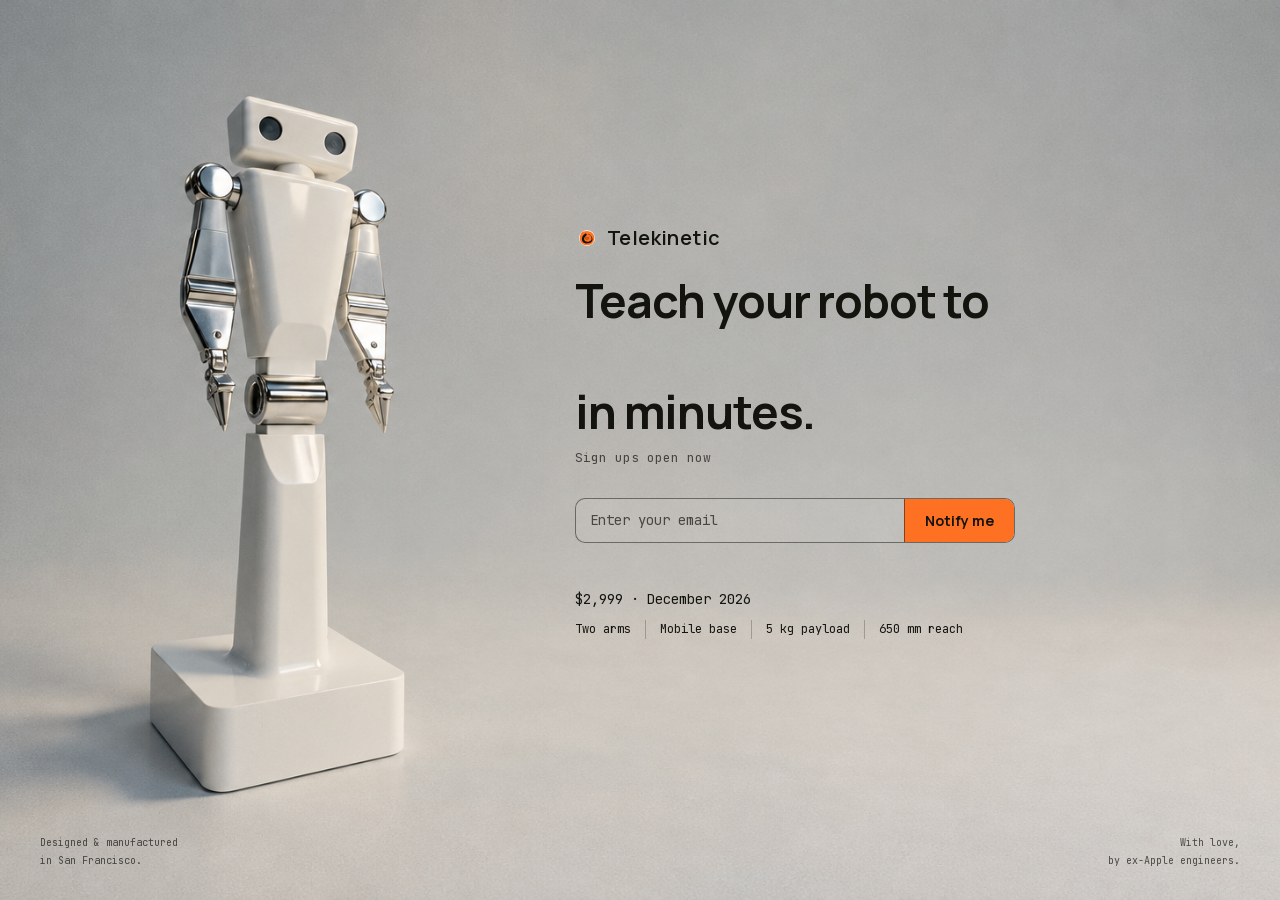
==== index.html @ 3a82815d "Track signup funnel and website interaction diagnostics" ====
<!DOCTYPE html>
<html lang="en">
<head>
<meta charset="utf-8">
<!-- Direct GA4: Telekinetic web stream, initialized by /assets/analytics.js. -->
<script src="/assets/analytics.js"></script>
<script src="/assets/behavior.js"></script>
<!-- Google Tag Manager -->
<script>(function(w,d,s,l,i){w[l]=w[l]||[];w[l].push({'gtm.start':
new Date().getTime(),event:'gtm.js'});var f=d.getElementsByTagName(s)[0],
j=d.createElement(s),dl=l!='dataLayer'?'&l='+l:'';j.async=true;j.src=
'https://www.googletagmanager.com/gtm.js?id='+i+dl;f.parentNode.insertBefore(j,f);
})(window,document,'script','dataLayer','GTM-W44566MH');</script>
<script>(function(w,d,s,l,i){w[l]=w[l]||[];w[l].push({'gtm.start':
new Date().getTime(),event:'gtm.js'});var f=d.getElementsByTagName(s)[0],
j=d.createElement(s),dl=l!='dataLayer'?'&l='+l:'';j.async=true;j.src=
'https://www.googletagmanager.com/gtm.js?id='+i+dl;f.parentNode.insertBefore(j,f);
})(window,document,'script','dataLayer','GTM-W2WT46WW');</script>
<!-- End Google Tag Manager -->
<meta name="viewport" content="width=device-width, initial-scale=1, viewport-fit=cover">
<meta name="theme-color" content="#b9bbb5" media="(min-width: 761px) and (min-aspect-ratio: 10001 / 10000)">
<meta name="theme-color" content="#c2c2bb" media="(max-width: 760px), (max-aspect-ratio: 1 / 1)">
<title>Telekinetic — Teach your own robot in minutes</title>
<meta name="description" content="Teach your own robot in minutes. Two arms, a mobile base, and 650 mm of reach. $2,999. December 2026.">
<meta property="og:type" content="website">
<meta property="og:title" content="Telekinetic — Teach your own robot in minutes">
<meta property="og:description" content="Two arms. A mobile base. Yours to teach. $2,999. December 2026.">
<meta property="og:image" content="https://telekinetic.bot/assets/robot-studio.png">
<meta name="twitter:card" content="summary_large_image">
<meta name="twitter:title" content="Telekinetic — Teach your own robot in minutes">
<meta name="twitter:description" content="Two arms. A mobile base. Yours to teach. $2,999. December 2026.">
<meta name="twitter:image" content="https://telekinetic.bot/assets/robot-studio.png">
<link rel="preload" as="image" href="assets/robot-studio.png">
<style>/* cyrillic-ext */
@font-face {
  font-family: 'JetBrains Mono';
  font-style: normal;
  font-weight: 400;
  font-display: swap;
  src: url("assets/43e7d0b7.woff2") format('woff2');
  unicode-range: U+0460-052F, U+1C80-1C8A, U+20B4, U+2DE0-2DFF, U+A640-A69F, U+FE2E-FE2F;
}
/* cyrillic */
@font-face {
  font-family: 'JetBrains Mono';
  font-style: normal;
  font-weight: 400;
  font-display: swap;
  src: url("assets/e3f0cf5c.woff2") format('woff2');
  unicode-range: U+0301, U+0400-045F, U+0490-0491, U+04B0-04B1, U+2116;
}
/* greek */
@font-face {
  font-family: 'JetBrains Mono';
  font-style: normal;
  font-weight: 400;
  font-display: swap;
  src: url("assets/a555582a.woff2") format('woff2');
  unicode-range: U+0370-0377, U+037A-037F, U+0384-038A, U+038C, U+038E-03A1, U+03A3-03FF;
}
/* vietnamese */
@font-face {
  font-family: 'JetBrains Mono';
  font-style: normal;
  font-weight: 400;
  font-display: swap;
  src: url("assets/3508856f.woff2") format('woff2');
  unicode-range: U+0102-0103, U+0110-0111, U+0128-0129, U+0168-0169, U+01A0-01A1, U+01AF-01B0, U+0300-0301, U+0303-0304, U+0308-0309, U+0323, U+0329, U+1EA0-1EF9, U+20AB;
}
/* latin-ext */
@font-face {
  font-family: 'JetBrains Mono';
  font-style: normal;
  font-weight: 400;
  font-display: swap;
  src: url("assets/17e02203.woff2") format('woff2');
  unicode-range: U+0100-02BA, U+02BD-02C5, U+02C7-02CC, U+02CE-02D7, U+02DD-02FF, U+0304, U+0308, U+0329, U+1D00-1DBF, U+1E00-1E9F, U+1EF2-1EFF, U+2020, U+20A0-20AB, U+20AD-20C0, U+2113, U+2C60-2C7F, U+A720-A7FF;
}
/* latin */
@font-face {
  font-family: 'JetBrains Mono';
  font-style: normal;
  font-weight: 400;
  font-display: swap;
  src: url("assets/7f76cdfa.woff2") format('woff2');
  unicode-range: U+0000-00FF, U+0131, U+0152-0153, U+02BB-02BC, U+02C6, U+02DA, U+02DC, U+0304, U+0308, U+0329, U+2000-206F, U+20AC, U+2122, U+2191, U+2193, U+2212, U+2215, U+FEFF, U+FFFD;
}
/* cyrillic-ext */
@font-face {
  font-family: 'JetBrains Mono';
  font-style: normal;
  font-weight: 500;
  font-display: swap;
  src: url("assets/43e7d0b7.woff2") format('woff2');
  unicode-range: U+0460-052F, U+1C80-1C8A, U+20B4, U+2DE0-2DFF, U+A640-A69F, U+FE2E-FE2F;
}
/* cyrillic */
@font-face {
  font-family: 'JetBrains Mono';
  font-style: normal;
  font-weight: 500;
  font-display: swap;
  src: url("assets/e3f0cf5c.woff2") format('woff2');
  unicode-range: U+0301, U+0400-045F, U+0490-0491, U+04B0-04B1, U+2116;
}
/* greek */
@font-face {
  font-family: 'JetBrains Mono';
  font-style: normal;
  font-weight: 500;
  font-display: swap;
  src: url("assets/a555582a.woff2") format('woff2');
  unicode-range: U+0370-0377, U+037A-037F, U+0384-038A, U+038C, U+038E-03A1, U+03A3-03FF;
}
/* vietnamese */
@font-face {
  font-family: 'JetBrains Mono';
  font-style: normal;
  font-weight: 500;
  font-display: swap;
  src: url("assets/3508856f.woff2") format('woff2');
  unicode-range: U+0102-0103, U+0110-0111, U+0128-0129, U+0168-0169, U+01A0-01A1, U+01AF-01B0, U+0300-0301, U+0303-0304, U+0308-0309, U+0323, U+0329, U+1EA0-1EF9, U+20AB;
}
/* latin-ext */
@font-face {
  font-family: 'JetBrains Mono';
  font-style: normal;
  font-weight: 500;
  font-display: swap;
  src: url("assets/17e02203.woff2") format('woff2');
  unicode-range: U+0100-02BA, U+02BD-02C5, U+02C7-02CC, U+02CE-02D7, U+02DD-02FF, U+0304, U+0308, U+0329, U+1D00-1DBF, U+1E00-1E9F, U+1EF2-1EFF, U+2020, U+20A0-20AB, U+20AD-20C0, U+2113, U+2C60-2C7F, U+A720-A7FF;
}
/* latin */
@font-face {
  font-family: 'JetBrains Mono';
  font-style: normal;
  font-weight: 500;
  font-display: swap;
  src: url("assets/7f76cdfa.woff2") format('woff2');
  unicode-range: U+0000-00FF, U+0131, U+0152-0153, U+02BB-02BC, U+02C6, U+02DA, U+02DC, U+0304, U+0308, U+0329, U+2000-206F, U+20AC, U+2122, U+2191, U+2193, U+2212, U+2215, U+FEFF, U+FFFD;
}
/* cyrillic-ext */
@font-face {
  font-family: 'Manrope';
  font-style: normal;
  font-weight: 600;
  font-display: swap;
  src: url("assets/4dc63db3.woff2") format('woff2');
  unicode-range: U+0460-052F, U+1C80-1C8A, U+20B4, U+2DE0-2DFF, U+A640-A69F, U+FE2E-FE2F;
}
/* cyrillic */
@font-face {
  font-family: 'Manrope';
  font-style: normal;
  font-weight: 600;
  font-display: swap;
  src: url("assets/01ca65db.woff2") format('woff2');
  unicode-range: U+0301, U+0400-045F, U+0490-0491, U+04B0-04B1, U+2116;
}
/* greek */
@font-face {
  font-family: 'Manrope';
  font-style: normal;
  font-weight: 600;
  font-display: swap;
  src: url("assets/b2069164.woff2") format('woff2');
  unicode-range: U+0370-0377, U+037A-037F, U+0384-038A, U+038C, U+038E-03A1, U+03A3-03FF;
}
/* vietnamese */
@font-face {
  font-family: 'Manrope';
  font-style: normal;
  font-weight: 600;
  font-display: swap;
  src: url("assets/5e5f9a6a.woff2") format('woff2');
  unicode-range: U+0102-0103, U+0110-0111, U+0128-0129, U+0168-0169, U+01A0-01A1, U+01AF-01B0, U+0300-0301, U+0303-0304, U+0308-0309, U+0323, U+0329, U+1EA0-1EF9, U+20AB;
}
/* latin-ext */
@font-face {
  font-family: 'Manrope';
  font-style: normal;
  font-weight: 600;
  font-display: swap;
  src: url("assets/e9dc303c.woff2") format('woff2');
  unicode-range: U+0100-02BA, U+02BD-02C5, U+02C7-02CC, U+02CE-02D7, U+02DD-02FF, U+0304, U+0308, U+0329, U+1D00-1DBF, U+1E00-1E9F, U+1EF2-1EFF, U+2020, U+20A0-20AB, U+20AD-20C0, U+2113, U+2C60-2C7F, U+A720-A7FF;
}
/* latin */
@font-face {
  font-family: 'Manrope';
  font-style: normal;
  font-weight: 600;
  font-display: swap;
  src: url("assets/5b0e48e4.woff2") format('woff2');
  unicode-range: U+0000-00FF, U+0131, U+0152-0153, U+02BB-02BC, U+02C6, U+02DA, U+02DC, U+0304, U+0308, U+0329, U+2000-206F, U+20AC, U+2122, U+2191, U+2193, U+2212, U+2215, U+FEFF, U+FFFD;
}
/* cyrillic-ext */
@font-face {
  font-family: 'Manrope';
  font-style: normal;
  font-weight: 700;
  font-display: swap;
  src: url("assets/4dc63db3.woff2") format('woff2');
  unicode-range: U+0460-052F, U+1C80-1C8A, U+20B4, U+2DE0-2DFF, U+A640-A69F, U+FE2E-FE2F;
}
/* cyrillic */
@font-face {
  font-family: 'Manrope';
  font-style: normal;
  font-weight: 700;
  font-display: swap;
  src: url("assets/01ca65db.woff2") format('woff2');
  unicode-range: U+0301, U+0400-045F, U+0490-0491, U+04B0-04B1, U+2116;
}
/* greek */
@font-face {
  font-family: 'Manrope';
  font-style: normal;
  font-weight: 700;
  font-display: swap;
  src: url("assets/b2069164.woff2") format('woff2');
  unicode-range: U+0370-0377, U+037A-037F, U+0384-038A, U+038C, U+038E-03A1, U+03A3-03FF;
}
/* vietnamese */
@font-face {
  font-family: 'Manrope';
  font-style: normal;
  font-weight: 700;
  font-display: swap;
  src: url("assets/5e5f9a6a.woff2") format('woff2');
  unicode-range: U+0102-0103, U+0110-0111, U+0128-0129, U+0168-0169, U+01A0-01A1, U+01AF-01B0, U+0300-0301, U+0303-0304, U+0308-0309, U+0323, U+0329, U+1EA0-1EF9, U+20AB;
}
/* latin-ext */
@font-face {
  font-family: 'Manrope';
  font-style: normal;
  font-weight: 700;
  font-display: swap;
  src: url("assets/e9dc303c.woff2") format('woff2');
  unicode-range: U+0100-02BA, U+02BD-02C5, U+02C7-02CC, U+02CE-02D7, U+02DD-02FF, U+0304, U+0308, U+0329, U+1D00-1DBF, U+1E00-1E9F, U+1EF2-1EFF, U+2020, U+20A0-20AB, U+20AD-20C0, U+2113, U+2C60-2C7F, U+A720-A7FF;
}
/* latin */
@font-face {
  font-family: 'Manrope';
  font-style: normal;
  font-weight: 700;
  font-display: swap;
  src: url("assets/5b0e48e4.woff2") format('woff2');
  unicode-range: U+0000-00FF, U+0131, U+0152-0153, U+02BB-02BC, U+02C6, U+02DA, U+02DC, U+0304, U+0308, U+0329, U+2000-206F, U+20AC, U+2122, U+2191, U+2193, U+2212, U+2215, U+FEFF, U+FFFD;
}
</style>
<style>
  :root { color-scheme: light; --ink: #14140f; --accent: #ff7122; --mono: 'JetBrains Mono', monospace; }
  * { box-sizing: border-box; }
  body { margin: 0; background: #b9bbb5; color: var(--ink); font-family: 'Manrope', sans-serif; -webkit-font-smoothing: antialiased; }
  ::selection { background: var(--accent); color: var(--ink); }
  .hero { position: relative; min-height: 100svh; overflow: hidden; display: grid; grid-template-columns: 44% 56%; align-items: start; padding: 64px 0 100px; }
  .hero-visual { display: block; }
  .hero-photo { position: absolute; top: 0; left: 0; width: 100%; height: 100%; object-fit: cover; object-position: left top; pointer-events: none; }
  .studio-extension { position: absolute; top: 0; pointer-events: none; transform: scaleX(-1); }
  .product { container-type: inline-size; position: relative; min-width: 0; max-width: 760px; margin: max(0px, calc(50svh - 320px)) 0 0; padding: 32px 4vw 32px 12px; }

  h1 { font-size: min(54px, 3.6vw, 9.2cqw); font-weight: 700; line-height: 1; letter-spacing: -.025em; margin: 0 0 14px; }
  .signup-note { font-family: var(--mono); font-size: 13px; color: #14140fb3; margin: 0 0 32px; }
  .product-name { display: flex; align-items: center; gap: 8px; font-size: 20px; line-height: 1.2; font-weight: 600; letter-spacing: .02em; margin: 0 0 28px; }
  .brand-logo { position: relative; display: grid; place-items: center; flex: 0 0 auto; width: 24px; height: 24px; padding: 0; border: 0; border-radius: 50%; background: transparent; color: inherit; cursor: pointer; }
  .brand-logo::before { content: ""; position: absolute; inset: -10px; border-radius: 50%; }
  .brand-logo:hover { background: transparent; }
  .brand-mark { display: block; width: 18px; height: 18px; }
  .brand-mark .wheel { transform-origin: 128px 128px; }
  .brand-mark .eye { transform-box: fill-box; transform-origin: center; }
  .brand-logo.is-playing .wheel { animation: brand-spin 8s linear infinite; }
  .brand-logo.is-playing .orange { animation: brand-pulse 4s ease-in-out infinite; }
  .brand-logo.is-playing .eye { animation: brand-blink 4s infinite; }
  @keyframes brand-spin { to { transform: rotate(360deg); } }
  @keyframes brand-pulse { 0%,100% { fill: #ff7122; } 50% { fill: #ff8945; } }
  @keyframes brand-blink { 0%,57%,65%,100% { transform: scaleY(1); } 60%,62% { transform: scaleY(.08); } }
  .specs { display: flex; flex-wrap: wrap; gap: 6px 14px; padding: 0; list-style: none; font-family: var(--mono); font-size: 12px; line-height: 1.6; margin: 12px 0 0; }
  .specs li { white-space: nowrap; }
  .specs li + li { border-left: 1px solid #14140f40; padding-left: 14px; }
  .headline-intro, .headline-ending { display: block; white-space: nowrap; }
  /* Manrope’s visible letters sit .08em below the line-box center. Offset the
     viewport and rotation axis to center both fades on the letters themselves. */
  .headline-dial { color: var(--accent); position: relative; display: grid; width: max-content; max-width: 100%; height: 2em; padding-block: .22em .38em; margin-block: -.22em -.38em; overflow: hidden; perspective: 10em; mask-image: linear-gradient(to bottom, transparent, #000 20%, #000 80%, transparent); font-size: inherit; line-height: 1.3; letter-spacing: -.04em; }
  .dial-task { position: relative; grid-area: 1 / 1; display: block; white-space: nowrap; opacity: 0; transform: rotateX(-70deg); transform-origin: center calc(50% + .08em) -.85em; backface-visibility: hidden; will-change: transform, opacity; animation: dial-turn 12s infinite both; }
  .dial-task:nth-child(1) { animation-delay: -2.35s; }
  .dial-task:nth-child(2) { animation-delay: .65s; }
  .dial-task:nth-child(3) { animation-delay: 3.65s; }
  .dial-task:nth-child(4) { animation-delay: 6.65s; }
  .dial-task > span { display: inline-block; }
  @keyframes dial-turn {
    0% { opacity: 0; transform: rotateX(-70deg); animation-timing-function: cubic-bezier(.4,0,.2,1); }
    19.583333% { opacity: 1; transform: rotateX(0); }
    25% { opacity: 1; transform: rotateX(0); animation-timing-function: cubic-bezier(.4,0,.2,1); }
    44.583333%, 100% { opacity: 0; transform: rotateX(70deg); }
  }
  .sr-only { position: absolute; width: 1px; height: 1px; overflow: hidden; clip-path: inset(50%); white-space: nowrap; }
  .purchase { display: flex; flex-wrap: wrap; align-items: baseline; gap: 8px; margin: 20px 0 0; font-family: var(--mono); font-size: 14px; }
  .price, .availability { font: inherit; }
  .signup { width: 100%; max-width: 440px; }
  form { display: flex; width: 100%; border-radius: 10px; overflow: hidden; border: 1px solid #14140f80; background: #ffffff0d; }
  input { width: 0; flex: 1; min-width: 0; padding: 12px 14px; background: transparent; color: var(--ink); border: 0; border-radius: 0; font-family: var(--mono); font-size: 14px; }
  input::placeholder { color: #14140fb3; opacity: 1; }
  button { border: 0; border-left: 1px solid #14140f80; padding: 12px 20px; background: var(--accent); color: var(--ink); font: 700 14px 'Manrope', sans-serif; cursor: pointer; transition: background .2s; white-space: nowrap; }
  button:hover { background: #ff8c4b; }
  button:disabled { cursor: wait; opacity: .7; }
  :focus-visible { outline: 2px solid var(--ink); outline-offset: 4px; }
  form:focus-within { outline: 2px solid var(--ink); outline-offset: 3px; }
  input:focus-visible { outline: none; }
  .form-message { min-height: 1.6em; margin: 10px 0 0; font-family: var(--mono); font-size: 11px; line-height: 1.6; }
  .footer { position: absolute; bottom: 30px; left: 40px; right: 40px; display: flex; justify-content: space-between; align-items: end; gap: 24px; font-family: var(--mono); font-size: 10px; line-height: 1.8; color: #14140fb3; }
  .footer p { margin: 0; }
  .footer-note { text-align: right; }
  /* Keep tablet content beside a fully visible robot, including portrait screens. */
  @media (min-width: 601px) and (max-width: 1100px) {
    .product-name { font-size: clamp(15px, 1.8vw, 20px); }
    .brand-mark { width: clamp(14px, 1.64vw, 18px); height: clamp(14px, 1.64vw, 18px); }
    .specs { display: grid; max-width: 440px; grid-template-columns: 1fr 1fr; gap: 12px 20px; margin-top: 24px; }
    .specs li + li { border-left: 0; padding-left: 0; }
    .footer { left: 28px; right: 28px; }
  }
  @media (max-width: 760px), (max-aspect-ratio: 1 / 1) {
    .studio-extension { display: none; }
    html, body { background: #c2c2bb; }
    /* The empty right side of the extended studio scene continues behind the content. */
    .hero { display: block; min-height: 100svh; min-height: 100dvh; padding: 0; isolation: isolate; }
    .hero::before { content: ''; position: absolute; inset: 0; z-index: -1; background: url('assets/robot-studio-extended.png') right bottom / cover no-repeat; filter: brightness(.94) sepia(.05); pointer-events: none; }
    .hero-visual { display: block; }
    .hero-photo { position: relative; display: block; width: 100%; height: auto; aspect-ratio: 2 / 3; object-fit: cover; object-position: left top; inset: auto; mask-image: linear-gradient(to bottom, #000 93%, transparent 100%); }
    .product { width: auto; max-width: 560px; margin: 0 auto; padding: 32px max(20px, env(safe-area-inset-right)) 48px max(20px, env(safe-area-inset-left)); }
    h1 { font-size: min(48px, 9.2cqw); line-height: 1.08; letter-spacing: -.045em; margin-bottom: 24px; }
    .product-name { font-size: 15px; margin-bottom: 24px; gap: 6px; }
    .brand-mark { width: 14px; height: 14px; }
    .signup-note { margin-bottom: 24px; }
    .specs, .signup { max-width: none; }
    .specs { display: grid; grid-template-columns: 1fr 1fr; gap: 16px 20px; margin-top: 24px; }
    .specs li { width: auto; }
    .specs li + li { border-left: 0; padding-left: 0; }
    .footer { position: relative; left: auto; right: auto; bottom: auto; padding: 0 max(26px, env(safe-area-inset-right)) max(24px, env(safe-area-inset-bottom)) max(26px, env(safe-area-inset-left)); font-size: 9px; }
    .footer-note { max-width: 130px; }
  }
  @media (prefers-reduced-motion: reduce) {
    button { transition: none; }
    .brand-logo.is-playing .wheel, .brand-logo.is-playing .orange, .brand-logo.is-playing .eye { animation: none; }
    .headline-dial { mask-image: none; }
    .dial-task { animation: none; opacity: 0; transform: none; }
    .dial-task:first-child { opacity: 1; }
  }
</style>
</head>
<body>
<!-- Google Tag Manager (noscript) -->
<noscript><iframe src="https://www.googletagmanager.com/ns.html?id=GTM-W44566MH"
height="0" width="0" style="display:none;visibility:hidden"></iframe></noscript>
<noscript><iframe src="https://www.googletagmanager.com/ns.html?id=GTM-W2WT46WW"
height="0" width="0" style="display:none;visibility:hidden"></iframe></noscript>
<!-- End Google Tag Manager (noscript) -->
<main class="hero">
  <picture class="hero-visual">
  <img class="hero-photo" src="assets/robot-studio.png" alt="A white Telekinetic robot with two polished metal arms and a mobile base, casting a shadow across the gray studio floor" fetchpriority="high" width="1536" height="1024">
  </picture>
  <img class="studio-extension" src="assets/robot-studio.png" alt="" aria-hidden="true">
  <section class="product" aria-labelledby="headline">
    <div class="product-name"><button class="brand-logo" type="button" aria-label="Animate Telekinetic logo"><svg class="brand-mark" viewBox="0 0 256 256" aria-hidden="true" focusable="false">



<circle cx="128" cy="128" r="112" fill="#fff"/>
<path class="orange" fill="#ff7122" d="M125 28C163 28 197 40 216 73C232 98 236 117 230 141C226 169 213 199 186 216C161 231 126 236 96 226C66 218 44 202 33 176C22 150 24 120 31 94C37 66 50 43 78 35C95 30 111 29 125 28Z"/>
<path class="wheel" fill="#14140f" d="M100 69C111 61 121 65 124 75C128 85 118 93 108 102C87 120 83 136 89 154C97 177 124 185 149 181C174 177 192 161 193 143C195 124 185 104 174 92C164 81 153 75 145 73C140 71 140 69 145 70C166 75 181 88 192 106C205 126 211 144 204 162C195 186 175 199 146 203C120 207 94 203 77 191C58 178 53 155 56 133C58 107 74 87 100 69Z"/>
<rect x="105" y="118" width="46" height="28" rx="8" fill="none" stroke="#14140f" stroke-width="4.5"/>
<circle class="eye" cx="119" cy="132" r="4" fill="#14140f"/>
<circle class="eye" cx="137" cy="132" r="4" fill="#14140f"/>
</svg>
</button><span>Telekinetic</span></div>
    <h1 id="headline">
      <span class="headline-intro">Teach your robot to</span>
      <span class="headline-dial" aria-hidden="true">
        <span class="dial-task"><span>make you espresso</span></span>
        <span class="dial-task"><span>wipe down the counter</span></span>
        <span class="dial-task"><span>clean your bathroom</span></span>
        <span class="dial-task"><span>make you an omelette</span></span>
      </span>
      <span class="sr-only">make you espresso, wipe down the counter, clean your bathroom, or make you an omelette</span>
      <span class="headline-ending">in minutes.</span>
    </h1>
    <p class="signup-note">Sign ups open now</p>
    <div id="tk-signup" class="signup">
      <form id="tk-form" novalidate aria-label="Get notified about Telekinetic">
        <input data-clarity-mask="true" id="tk-email" type="email" name="email" autocomplete="email" placeholder="Enter your email" aria-label="Email address" aria-describedby="tk-error" required>
        <button id="tk-submit" type="submit">Notify me</button>
      </form>
      <p id="tk-error" class="form-message" role="alert"></p>
    </div>
    <div class="purchase"><span class="price">$2,999</span><span aria-hidden="true">·</span><span class="availability">December 2026</span></div>
    <ul class="specs" aria-label="Robot specifications"><li>Two arms</li><li>Mobile base</li><li>5 kg payload</li><li>650 mm reach</li></ul>
  </section>
  <footer class="footer">
    <p>Designed & manufactured<br>in San Francisco.</p>
    <p class="footer-note">With love,<br>by ex-Apple engineers.</p>
  </footer>
</main>
<script>
  // Stack before a tall viewport makes the robot intrude into the text column.
  const stackedLayout = window.matchMedia("(max-width: 760px), (max-aspect-ratio: 1 / 1)");
  // Fit the original landscape photo by height so the full robot stays in frame.
  const hero = document.querySelector('.hero');
  const studioPhoto = document.querySelector('.hero-photo');
  const studioExtension = document.querySelector('.studio-extension');
  function fitStudioPhoto() {
    const width = hero.clientWidth;
    const height = hero.clientHeight;
    const mobile = stackedLayout.matches;
    if (mobile) {
      // Use the sharp original studio photo; the mobile crop retains its cast shadow.
      studioPhoto.style.removeProperty('width');
      studioPhoto.style.removeProperty('height');
      studioPhoto.style.removeProperty('left');
      return;
    }
    const photoWidth = height * 1.5;
    const photoHeight = height;
    const left = Math.max(16 - photoWidth * .122, Math.min(0, (width - photoWidth) * .217));
    studioPhoto.style.width = `${photoWidth}px`;
    studioPhoto.style.height = `${photoHeight}px`;
    studioPhoto.style.left = `${left}px`;
    // Reflect the empty right-hand studio area to continue the backdrop on wide screens.
    studioExtension.style.width = `${photoWidth}px`;
    studioExtension.style.height = `${photoHeight}px`;
    studioExtension.style.left = `${left + photoWidth}px`;
  }
  stackedLayout.addEventListener("change", fitStudioPhoto);
  fitStudioPhoto();
  new ResizeObserver(fitStudioPhoto).observe(hero);

  // Play full logo cycles on interaction, or occasionally while visible.
  const brandLogo = document.querySelector('.brand-logo');
  const logoMotion = window.matchMedia('(prefers-reduced-motion: reduce)');
  let logoVisible = false;
  let logoHovered = false;
  let logoFocused = false;
  let logoIdleTimer;
  let logoCycleTimer;
  function scheduleLogoIdle() {
    clearTimeout(logoIdleTimer);
    if (logoMotion.matches || document.hidden || !logoVisible || brandLogo.classList.contains('is-playing')) return;
    logoIdleTimer = setTimeout(playLogo, 18000 + Math.random() * 22000);
  }
  function finishLogoCycle() {
    if (!logoMotion.matches && !document.hidden && logoVisible && (logoHovered || logoFocused)) {
      logoCycleTimer = setTimeout(finishLogoCycle, 8000);
      return;
    }
    brandLogo.classList.remove('is-playing');
    scheduleLogoIdle();
  }
  function playLogo() {
    if (logoMotion.matches || document.hidden || !logoVisible || brandLogo.classList.contains('is-playing')) return;
    clearTimeout(logoIdleTimer);
    brandLogo.classList.add('is-playing');
    logoCycleTimer = setTimeout(finishLogoCycle, 8000);
  }
  function stopLogo() {
    clearTimeout(logoIdleTimer);
    clearTimeout(logoCycleTimer);
    brandLogo.classList.remove('is-playing');
  }
  brandLogo.addEventListener('pointerenter', (event) => { if (event.pointerType === 'mouse') { logoHovered = true; playLogo(); } });
  brandLogo.addEventListener('pointerleave', () => { logoHovered = false; });
  brandLogo.addEventListener('focus', () => { logoFocused = brandLogo.matches(':focus-visible'); if (logoFocused) playLogo(); });
  brandLogo.addEventListener('blur', () => { logoFocused = false; });
  brandLogo.addEventListener('click', playLogo);
  new IntersectionObserver(([entry]) => {
    logoVisible = entry.isIntersecting;
    if (!logoVisible) stopLogo();
    else if (logoHovered || logoFocused) playLogo();
    else scheduleLogoIdle();
  }).observe(brandLogo);
  document.addEventListener('visibilitychange', () => {
    if (document.hidden) stopLogo();
    else if (logoHovered || logoFocused) playLogo();
    else scheduleLogoIdle();
  });
  logoMotion.addEventListener('change', () => { stopLogo(); if (logoHovered || logoFocused) playLogo(); else scheduleLogoIdle(); });

  // Email signup wired to Loops
  const LOOPS_FORM_ID = "cmqjtqvul09p20j1ea906orra";

  const signup = document.getElementById("tk-signup");
  const form = document.getElementById("tk-form");
  const emailInput = document.getElementById("tk-email");
  const submitBtn = document.getElementById("tk-submit");
  const errorEl = document.getElementById("tk-error");

  const trackSignup = (name, details = {}) => {
    try { window.tkTrack?.(name, { form_id: 'notify_me', ...details }); } catch (_) {}
  };
  let signupStarted = false;
  let signupAttempts = 0;
  emailInput.addEventListener('input', () => {
    if (!signupStarted && emailInput.value.trim()) {
      signupStarted = true;
      trackSignup('signup_start');
    }
  });

  form.addEventListener("submit", async (event) => {
    event.preventDefault();
    if (submitBtn.disabled) return;
    signupAttempts += 1;
    trackSignup('signup_attempt', { attempt_number: signupAttempts });
    const email = emailInput.value.trim();
    if (!/^[^\s@]+@[^\s@]+\.[^\s@]+$/.test(email)) {
      trackSignup('signup_error', { error_type: 'invalid_email' });
      errorEl.textContent = "Please enter a valid email.";
      return;
    }
    errorEl.textContent = "";
    submitBtn.disabled = true;
    submitBtn.textContent = "…";
    const signupRequestStart = performance.now();
    let signupStatus = 0;
    let signupFailure = 'network';
    try {
      const res = await fetch("https://app.loops.so/api/newsletter-form/" + LOOPS_FORM_ID, {
        method: "POST",
        headers: { "Content-Type": "application/x-www-form-urlencoded" },
        body: new URLSearchParams({ email }).toString(),
      });
      signupStatus = res.status;
      signupFailure = 'invalid_response';
      const data = await res.json();
      signupFailure = 'server_rejected';
      if (res.ok && data && data.success === true) {
        trackSignup('generate_lead', { response_time_ms: Math.round(performance.now() - signupRequestStart) });
        const success = document.createElement("p");
        success.style.cssText = "font-family:'JetBrains Mono',monospace; font-size:13px; margin:0;";
        success.textContent = "You're on the list. Watch your inbox.";
        success.setAttribute("role", "status");
        signup.replaceWith(success);
      } else {
        throw new Error("err");
      }
    } catch (err) {
      trackSignup('signup_error', {
        error_type: signupFailure, http_status: signupStatus,
        response_time_ms: Math.round(performance.now() - signupRequestStart)
      });
      submitBtn.disabled = false;
      submitBtn.textContent = "Notify me";
      errorEl.textContent = "Couldn't sign you up. Please try again.";
    }
  });

</script>
</body>
</html>
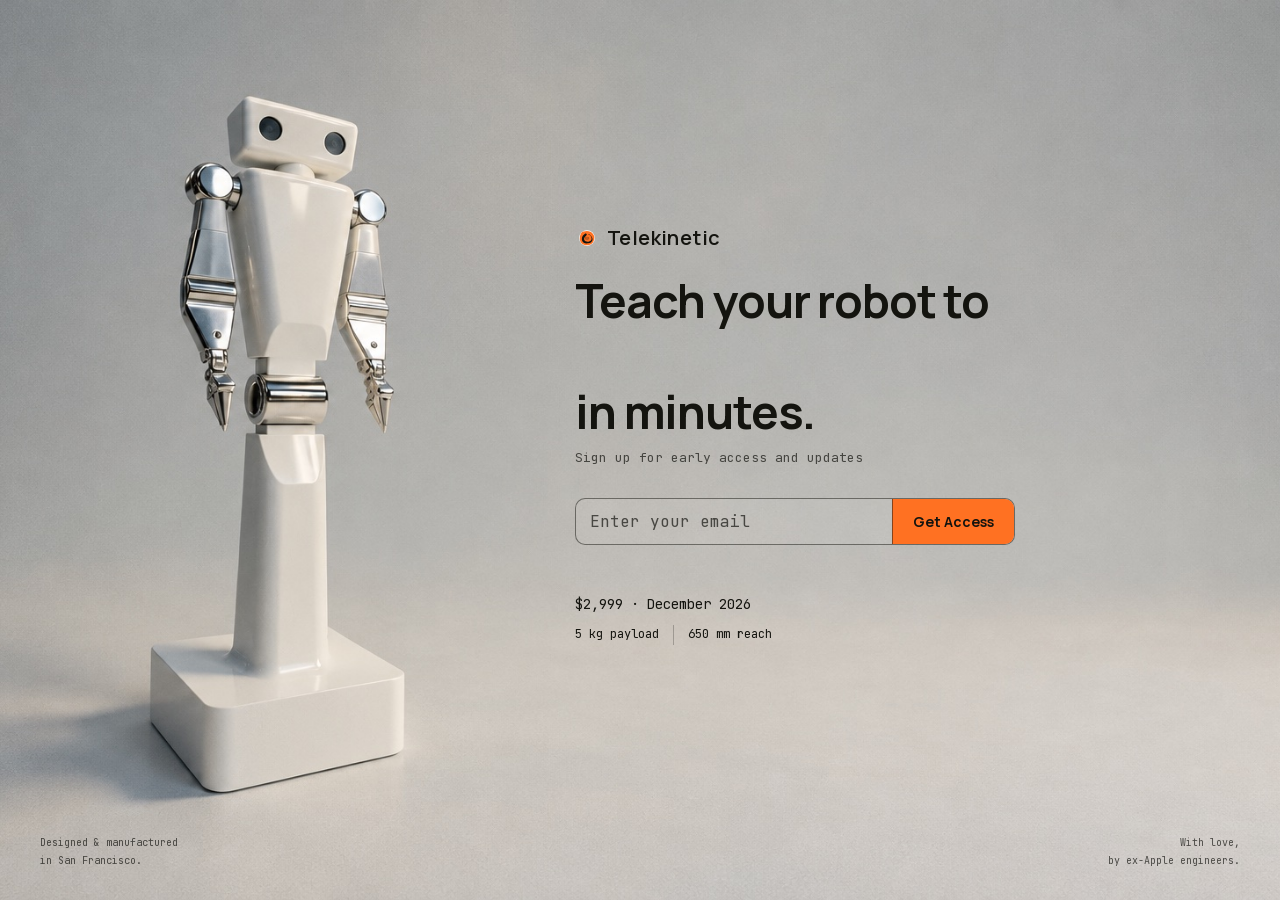
==== commit a781981e: "Put signup first on mobile, lighten images, improve signup flow - Mobile/stacked layout: headline an" ====
--- a/index.html
+++ b/index.html
@@ -21,16 +21,16 @@
 <meta name="theme-color" content="#b9bbb5" media="(min-width: 761px) and (min-aspect-ratio: 10001 / 10000)">
 <meta name="theme-color" content="#c2c2bb" media="(max-width: 760px), (max-aspect-ratio: 1 / 1)">
 <title>Telekinetic — Teach your own robot in minutes</title>
-<meta name="description" content="Teach your own robot in minutes. Two arms, a mobile base, and 650 mm of reach. $2,999. December 2026.">
+<meta name="description" content="Teach your own robot in minutes. 5 kg payload, 650 mm reach. $2,999. December 2026.">
 <meta property="og:type" content="website">
 <meta property="og:title" content="Telekinetic — Teach your own robot in minutes">
-<meta property="og:description" content="Two arms. A mobile base. Yours to teach. $2,999. December 2026.">
-<meta property="og:image" content="https://telekinetic.bot/assets/robot-studio.png">
+<meta property="og:description" content="Yours to teach. $2,999. December 2026.">
+<meta property="og:image" content="https://telekinetic.bot/assets/robot-studio.jpg">
 <meta name="twitter:card" content="summary_large_image">
 <meta name="twitter:title" content="Telekinetic — Teach your own robot in minutes">
-<meta name="twitter:description" content="Two arms. A mobile base. Yours to teach. $2,999. December 2026.">
-<meta name="twitter:image" content="https://telekinetic.bot/assets/robot-studio.png">
-<link rel="preload" as="image" href="assets/robot-studio.png">
+<meta name="twitter:description" content="Yours to teach. $2,999. December 2026.">
+<meta name="twitter:image" content="https://telekinetic.bot/assets/robot-studio.jpg">
+<link rel="preload" as="image" href="assets/robot-studio.jpg" media="(min-width: 761px) and (min-aspect-ratio: 10001 / 10000)">
 <style>/* cyrillic-ext */
 @font-face {
   font-family: 'JetBrains Mono';
@@ -298,7 +298,7 @@
   .price, .availability { font: inherit; }
   .signup { width: 100%; max-width: 440px; }
   form { display: flex; width: 100%; border-radius: 10px; overflow: hidden; border: 1px solid #14140f80; background: #ffffff0d; }
-  input { width: 0; flex: 1; min-width: 0; padding: 12px 14px; background: transparent; color: var(--ink); border: 0; border-radius: 0; font-family: var(--mono); font-size: 14px; }
+  input { width: 0; flex: 1; min-width: 0; padding: 12px 14px; background: transparent; color: var(--ink); border: 0; border-radius: 0; font-family: var(--mono); font-size: 16px; }
   input::placeholder { color: #14140fb3; opacity: 1; }
   button { border: 0; border-left: 1px solid #14140f80; padding: 12px 20px; background: var(--accent); color: var(--ink); font: 700 14px 'Manrope', sans-serif; cursor: pointer; transition: background .2s; white-space: nowrap; }
   button:hover { background: #ff8c4b; }
@@ -306,7 +306,15 @@
   :focus-visible { outline: 2px solid var(--ink); outline-offset: 4px; }
   form:focus-within { outline: 2px solid var(--ink); outline-offset: 3px; }
   input:focus-visible { outline: none; }
-  .form-message { min-height: 1.6em; margin: 10px 0 0; font-family: var(--mono); font-size: 11px; line-height: 1.6; }
+  .form-message { min-height: 1.6em; margin: 10px 0 0; font-family: var(--mono); font-size: 13px; line-height: 1.6; color: #9b0f45; }
+  .share { display: grid; gap: 10px; width: 100%; max-width: 440px; margin: 14px 0 0; font-family: var(--mono); font-size: 13px; }
+  .share[hidden] { display: none; }
+  .signup-done { display: inline-flex; align-items: center; gap: 10px; margin: 0; padding: 10px 14px; border: 1px solid #1f7a3a40; border-radius: 10px; background: #d5ead7; color: #14532d; font-family: var(--mono); font-size: 13px; line-height: 1.4; }
+  .signup-done::before { content: ''; flex: 0 0 auto; width: 18px; height: 18px; border-radius: 50%; background: #1f7a3a url("data:image/svg+xml,%3Csvg xmlns='http://www.w3.org/2000/svg' viewBox='0 0 12 12'%3E%3Cpath d='M2.5 6.2 5 8.6l4.5-5' fill='none' stroke='%23fff' stroke-width='1.8' stroke-linecap='round' stroke-linejoin='round'/%3E%3C/svg%3E") center / 12px no-repeat; }
+  .share-row { display: flex; align-items: center; justify-content: space-between; gap: 12px; }
+  .share-row p { margin: 0; }
+  .share-button { display: inline-flex; align-items: center; justify-content: center; gap: 6px; flex: 0 0 auto; min-width: 44px; min-height: 36px; padding: 8px 14px; border: 1px solid #14140f80; border-radius: 10px; background: #ffffff0d; color: var(--ink); font: 700 13px 'Manrope', sans-serif; text-decoration: none; }
+  .share-button:hover { background: #ffffff40; }
   .footer { position: absolute; bottom: 30px; left: 40px; right: 40px; display: flex; justify-content: space-between; align-items: end; gap: 24px; font-family: var(--mono); font-size: 10px; line-height: 1.8; color: #14140fb3; }
   .footer p { margin: 0; }
   .footer-note { text-align: right; }
@@ -314,8 +322,6 @@
   @media (min-width: 601px) and (max-width: 1100px) {
     .product-name { font-size: clamp(15px, 1.8vw, 20px); }
     .brand-mark { width: clamp(14px, 1.64vw, 18px); height: clamp(14px, 1.64vw, 18px); }
-    .specs { display: grid; max-width: 440px; grid-template-columns: 1fr 1fr; gap: 12px 20px; margin-top: 24px; }
-    .specs li + li { border-left: 0; padding-left: 0; }
     .footer { left: 28px; right: 28px; }
   }
   @media (max-width: 760px), (max-aspect-ratio: 1 / 1) {
@@ -323,7 +329,7 @@
     html, body { background: #c2c2bb; }
     /* The empty right side of the extended studio scene continues behind the content. */
     .hero { display: block; min-height: 100svh; min-height: 100dvh; padding: 0; isolation: isolate; }
-    .hero::before { content: ''; position: absolute; inset: 0; z-index: -1; background: url('assets/robot-studio-extended.png') right bottom / cover no-repeat; filter: brightness(.94) sepia(.05); pointer-events: none; }
+    .hero::before { content: ''; position: absolute; inset: 0; z-index: -1; background: url('assets/robot-studio-extended.jpg') right bottom / cover no-repeat; filter: brightness(.94) sepia(.05); pointer-events: none; }
     .hero-visual { display: block; }
     .hero-photo { position: relative; display: block; width: 100%; height: auto; aspect-ratio: 2 / 3; object-fit: cover; object-position: left top; inset: auto; mask-image: linear-gradient(to bottom, #000 93%, transparent 100%); }
     .product { width: auto; max-width: 560px; margin: 0 auto; padding: 32px max(20px, env(safe-area-inset-right)) 48px max(20px, env(safe-area-inset-left)); }
@@ -332,11 +338,14 @@
     .brand-mark { width: 14px; height: 14px; }
     .signup-note { margin-bottom: 24px; }
     .specs, .signup { max-width: none; }
-    .specs { display: grid; grid-template-columns: 1fr 1fr; gap: 16px 20px; margin-top: 24px; }
-    .specs li { width: auto; }
-    .specs li + li { border-left: 0; padding-left: 0; }
     .footer { position: relative; left: auto; right: auto; bottom: auto; padding: 0 max(26px, env(safe-area-inset-right)) max(24px, env(safe-area-inset-bottom)) max(26px, env(safe-area-inset-left)); font-size: 9px; }
     .footer-note { max-width: 130px; }
+    /* Lead with the headline and signup; the robot follows below. */
+    .hero { display: flex; flex-direction: column; }
+    .product { order: 1; width: 100%; padding-top: max(32px, env(safe-area-inset-top)); padding-bottom: 8px; }
+    .hero-visual { order: 2; }
+    .footer { order: 3; }
+    .hero-photo { mask-image: linear-gradient(to bottom, transparent 0, #000 22%, #000 93%, transparent 100%); }
   }
   @media (prefers-reduced-motion: reduce) {
     button { transition: none; }
@@ -356,9 +365,9 @@
 <!-- End Google Tag Manager (noscript) -->
 <main class="hero">
   <picture class="hero-visual">
-  <img class="hero-photo" src="assets/robot-studio.png" alt="A white Telekinetic robot with two polished metal arms and a mobile base, casting a shadow across the gray studio floor" fetchpriority="high" width="1536" height="1024">
+  <img class="hero-photo" src="assets/robot-studio.jpg" alt="A white Telekinetic robot with two polished metal arms and a mobile base, casting a shadow across the gray studio floor" fetchpriority="high" width="1536" height="1024">
   </picture>
-  <img class="studio-extension" src="assets/robot-studio.png" alt="" aria-hidden="true">
+  <img class="studio-extension" src="assets/robot-studio.jpg" alt="" aria-hidden="true">
   <section class="product" aria-labelledby="headline">
     <div class="product-name"><button class="brand-logo" type="button" aria-label="Animate Telekinetic logo"><svg class="brand-mark" viewBox="0 0 256 256" aria-hidden="true" focusable="false">
 
@@ -383,16 +392,26 @@
       <span class="sr-only">make you espresso, wipe down the counter, clean your bathroom, or make you an omelette</span>
       <span class="headline-ending">in minutes.</span>
     </h1>
-    <p class="signup-note">Sign ups open now</p>
+    <p class="signup-note">Sign up for early access and updates</p>
     <div id="tk-signup" class="signup">
-      <form id="tk-form" novalidate aria-label="Get notified about Telekinetic">
-        <input data-clarity-mask="true" id="tk-email" type="email" name="email" autocomplete="email" placeholder="Enter your email" aria-label="Email address" aria-describedby="tk-error" required>
-        <button id="tk-submit" type="submit">Notify me</button>
+      <form id="tk-form" novalidate aria-label="Get early access to Telekinetic">
+        <input id="tk-email" type="email" name="email" autocomplete="email" inputmode="email" enterkeyhint="go" autocapitalize="off" autocorrect="off" spellcheck="false" placeholder="Enter your email" aria-label="Email address" aria-describedby="tk-error" required>
+        <button id="tk-submit" type="submit">Get Access</button>
       </form>
       <p id="tk-error" class="form-message" role="alert"></p>
     </div>
+    <div id="tk-share" class="share" hidden>
+      <div class="share-row">
+        <p>Know someone who’d want one? Share it!</p>
+        <button id="tk-copy" class="share-button" type="button">Copy URL</button>
+      </div>
+      <div class="share-row">
+        <p>Follow us on X</p>
+        <a id="tk-follow" class="share-button" href="https://x.com/telekinetic_bot" target="_blank" rel="noopener" aria-label="Telekinetic on X"><svg viewBox="0 0 24 24" width="14" height="14" aria-hidden="true" focusable="false"><path fill="currentColor" d="M18.244 2.25h3.308l-7.227 8.26 8.502 11.24H16.17l-5.214-6.817L4.99 21.75H1.68l7.73-8.835L1.254 2.25H8.08l4.713 6.231zm-1.161 17.52h1.833L7.084 4.126H5.117z"/></svg></a>
+      </div>
+    </div>
     <div class="purchase"><span class="price">$2,999</span><span aria-hidden="true">·</span><span class="availability">December 2026</span></div>
-    <ul class="specs" aria-label="Robot specifications"><li>Two arms</li><li>Mobile base</li><li>5 kg payload</li><li>650 mm reach</li></ul>
+    <ul class="specs" aria-label="Robot specifications"><li>5 kg payload</li><li>650 mm reach</li></ul>
   </section>
   <footer class="footer">
     <p>Designed & manufactured<br>in San Francisco.</p>
@@ -482,6 +501,29 @@
   });
   logoMotion.addEventListener('change', () => { stopLogo(); if (logoHovered || logoFocused) playLogo(); else scheduleLogoIdle(); });
 
+  // Post-signup sharing. The copied link carries r=share so visits it brings are attributed.
+  const SHARE_URL = 'https://telekinetic.bot/?r=share';
+  const copyButton = document.getElementById('tk-copy');
+  copyButton.addEventListener('click', async () => {
+    try {
+      await navigator.clipboard.writeText(SHARE_URL);
+    } catch (_) {
+      const field = document.createElement('textarea');
+      field.value = SHARE_URL;
+      field.setAttribute('readonly', '');
+      field.style.cssText = 'position:fixed; opacity:0;';
+      document.body.append(field);
+      field.select();
+      document.execCommand('copy');
+      field.remove();
+    }
+    copyButton.textContent = 'Copied!';
+    setTimeout(() => { copyButton.textContent = 'Copy URL'; }, 2000);
+    window.tkTrack?.('ui_click', { element_id: 'copy_url' });
+  });
+  const followLink = document.getElementById('tk-follow');
+  followLink.addEventListener('click', () => window.tkTrack?.('ui_click', { element_id: 'follow_x' }));
+
   // Email signup wired to Loops
   const LOOPS_FORM_ID = "cmqjtqvul09p20j1ea906orra";
 
@@ -493,6 +535,44 @@
 
   const trackSignup = (name, details = {}) => {
     try { window.tkTrack?.(name, { form_id: 'notify_me', ...details }); } catch (_) {}
+  };
+  // Where this visitor came from, saved on the Loops contact as its source.
+  const signupSource = () => {
+    try {
+      const params = new URL(location.href).searchParams;
+      let ref = params.get('r');
+      try { ref = ref || localStorage.getItem('telekinetic.ref_id'); } catch (_) {}
+      if (ref) return `Website (ref: ${ref})`.slice(0, 100);
+      const utm = [params.get('utm_source'), params.get('utm_campaign')].filter(Boolean).join(' / ');
+      if (utm) return `Website (utm: ${utm})`.slice(0, 100);
+      const referrer = document.referrer && new URL(document.referrer).hostname;
+      if (referrer && referrer !== location.hostname) return `Website (referrer: ${referrer})`.slice(0, 100);
+    } catch (_) {}
+    return 'Website (direct)';
+  };
+  const showSignupDone = (message) => {
+    const success = document.createElement("p");
+    success.className = "signup-done";
+    success.textContent = message;
+    success.setAttribute("role", "status");
+    signup.replaceWith(success);
+    const share = document.getElementById("tk-share");
+    if (share) share.hidden = false;
+  };
+  // Loops answers repeat signups exactly like new ones, so remember signups made in this
+  // browser. Only a SHA-256 hash of the address is stored, never the address itself.
+  const SIGNED_UP_KEY = 'telekinetic.signed_up';
+  const emailKey = async (email) => {
+    try {
+      const digest = await crypto.subtle.digest('SHA-256', new TextEncoder().encode(email.toLowerCase()));
+      return Array.from(new Uint8Array(digest), (byte) => byte.toString(16).padStart(2, '0')).join('');
+    } catch (_) { return null; }
+  };
+  const rememberedSignups = () => {
+    try { return JSON.parse(localStorage.getItem(SIGNED_UP_KEY)) || []; } catch (_) { return []; }
+  };
+  const rememberSignup = (key) => {
+    try { if (key) localStorage.setItem(SIGNED_UP_KEY, JSON.stringify([...rememberedSignups(), key].slice(-5))); } catch (_) {}
   };
   let signupStarted = false;
   let signupAttempts = 0;
@@ -517,6 +597,13 @@
     errorEl.textContent = "";
     submitBtn.disabled = true;
     submitBtn.textContent = "…";
+    const signupKey = await emailKey(email);
+    if (signupKey && rememberedSignups().includes(signupKey)) {
+      // A repeat signup is not a new lead, but the visitor is on the list.
+      trackSignup('signup_error', { error_type: 'already_subscribed' });
+      showSignupDone("You’re already on the list.");
+      return;
+    }
     const signupRequestStart = performance.now();
     let signupStatus = 0;
     let signupFailure = 'network';
@@ -524,19 +611,21 @@
       const res = await fetch("https://app.loops.so/api/newsletter-form/" + LOOPS_FORM_ID, {
         method: "POST",
         headers: { "Content-Type": "application/x-www-form-urlencoded" },
-        body: new URLSearchParams({ email }).toString(),
+        body: new URLSearchParams({ email, source: signupSource() }).toString(),
       });
       signupStatus = res.status;
+      // Loops limits signups per IP address; shared networks hit this first.
+      if (res.status === 429) {
+        signupFailure = 'rate_limited';
+        throw new Error("rate limited");
+      }
       signupFailure = 'invalid_response';
       const data = await res.json();
       signupFailure = 'server_rejected';
       if (res.ok && data && data.success === true) {
         trackSignup('generate_lead', { response_time_ms: Math.round(performance.now() - signupRequestStart) });
-        const success = document.createElement("p");
-        success.style.cssText = "font-family:'JetBrains Mono',monospace; font-size:13px; margin:0;";
-        success.textContent = "You're on the list. Watch your inbox.";
-        success.setAttribute("role", "status");
-        signup.replaceWith(success);
+        rememberSignup(signupKey);
+        showSignupDone("You're on the list. Watch your inbox.");
       } else {
         throw new Error("err");
       }
@@ -546,8 +635,10 @@
         response_time_ms: Math.round(performance.now() - signupRequestStart)
       });
       submitBtn.disabled = false;
-      submitBtn.textContent = "Notify me";
-      errorEl.textContent = "Couldn't sign you up. Please try again.";
+      submitBtn.textContent = "Get Access";
+      errorEl.textContent = signupFailure === 'rate_limited'
+        ? "Too many signups from this network, try again in a minute"
+        : "Couldn't sign you up. Please try again.";
     }
   });
 
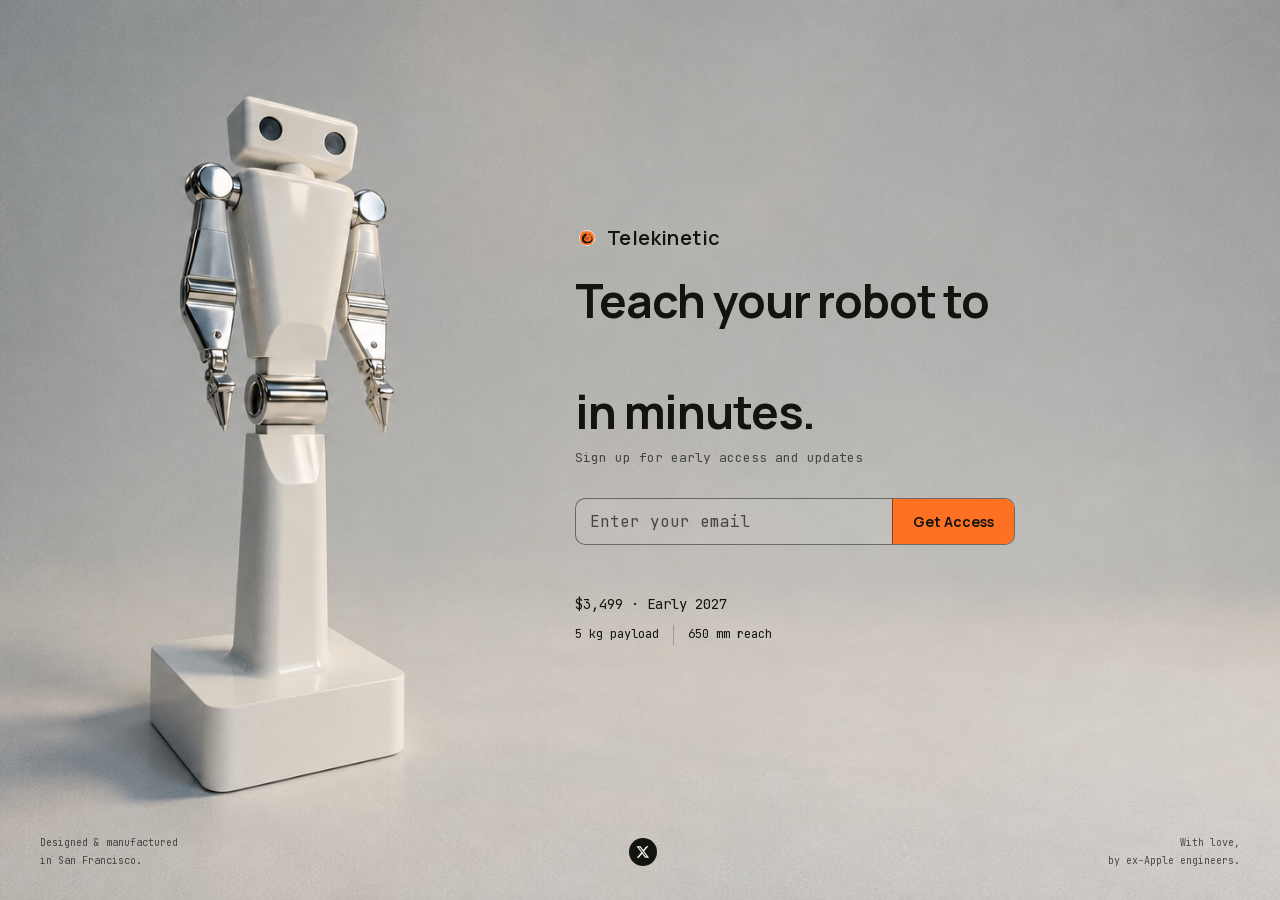
==== commit 2dd4b93b: "Price $3,499, ship Early 2027, add X link to footer - Price and availability now read "$3,499 · Earl" ====
--- a/index.html
+++ b/index.html
@@ -21,14 +21,14 @@
 <meta name="theme-color" content="#b9bbb5" media="(min-width: 761px) and (min-aspect-ratio: 10001 / 10000)">
 <meta name="theme-color" content="#c2c2bb" media="(max-width: 760px), (max-aspect-ratio: 1 / 1)">
 <title>Telekinetic — Teach your own robot in minutes</title>
-<meta name="description" content="Teach your own robot in minutes. 5 kg payload, 650 mm reach. $2,999. December 2026.">
+<meta name="description" content="Teach your own robot in minutes. 5 kg payload, 650 mm reach. $3,499. Early 2027.">
 <meta property="og:type" content="website">
 <meta property="og:title" content="Telekinetic — Teach your own robot in minutes">
-<meta property="og:description" content="Yours to teach. $2,999. December 2026.">
+<meta property="og:description" content="Yours to teach. $3,499. Early 2027.">
 <meta property="og:image" content="https://telekinetic.bot/assets/robot-studio.jpg">
 <meta name="twitter:card" content="summary_large_image">
 <meta name="twitter:title" content="Telekinetic — Teach your own robot in minutes">
-<meta name="twitter:description" content="Yours to teach. $2,999. December 2026.">
+<meta name="twitter:description" content="Yours to teach. $3,499. Early 2027.">
 <meta name="twitter:image" content="https://telekinetic.bot/assets/robot-studio.jpg">
 <link rel="preload" as="image" href="assets/robot-studio.jpg" media="(min-width: 761px) and (min-aspect-ratio: 10001 / 10000)">
 <style>/* cyrillic-ext */
@@ -318,6 +318,10 @@
   .footer { position: absolute; bottom: 30px; left: 40px; right: 40px; display: flex; justify-content: space-between; align-items: end; gap: 24px; font-family: var(--mono); font-size: 10px; line-height: 1.8; color: #14140fb3; }
   .footer p { margin: 0; }
   .footer-note { text-align: right; }
+  .x-link { display: inline-flex; flex: 0 0 auto; width: 36px; height: 36px; border-radius: 50%; color: var(--ink); transition: opacity .2s; }
+  .x-link svg { width: 100%; height: 100%; }
+  .x-link:hover { opacity: .8; }
+  .footer-x { align-self: center; width: 28px; height: 28px; }
   /* Keep tablet content beside a fully visible robot, including portrait screens. */
   @media (min-width: 601px) and (max-width: 1100px) {
     .product-name { font-size: clamp(15px, 1.8vw, 20px); }
@@ -407,14 +411,15 @@
       </div>
       <div class="share-row">
         <p>Follow us on X</p>
-        <a id="tk-follow" class="share-button" href="https://x.com/telekinetic_bot" target="_blank" rel="noopener" aria-label="Telekinetic on X"><svg viewBox="0 0 24 24" width="14" height="14" aria-hidden="true" focusable="false"><path fill="currentColor" d="M18.244 2.25h3.308l-7.227 8.26 8.502 11.24H16.17l-5.214-6.817L4.99 21.75H1.68l7.73-8.835L1.254 2.25H8.08l4.713 6.231zm-1.161 17.52h1.833L7.084 4.126H5.117z"/></svg></a>
+        <a id="tk-follow" class="x-link" href="https://x.com/telekinetic_bot" target="_blank" rel="noopener" aria-label="Telekinetic on X"><svg viewBox="0 0 24 24" aria-hidden="true" focusable="false"><circle cx="12" cy="12" r="12" fill="currentColor"/><path fill="#fff" transform="translate(5.8 6) scale(.5)" d="M18.244 2.25h3.308l-7.227 8.26 8.502 11.24H16.17l-5.214-6.817L4.99 21.75H1.68l7.73-8.835L1.254 2.25H8.08l4.713 6.231zm-1.161 17.52h1.833L7.084 4.126H5.117z"/></svg></a>
       </div>
     </div>
-    <div class="purchase"><span class="price">$2,999</span><span aria-hidden="true">·</span><span class="availability">December 2026</span></div>
+    <div class="purchase"><span class="price">$3,499</span><span aria-hidden="true">·</span><span class="availability">Early 2027</span></div>
     <ul class="specs" aria-label="Robot specifications"><li>5 kg payload</li><li>650 mm reach</li></ul>
   </section>
   <footer class="footer">
     <p>Designed & manufactured<br>in San Francisco.</p>
+    <a id="tk-footer-x" class="x-link footer-x" href="https://x.com/telekinetic_bot" target="_blank" rel="noopener" aria-label="Telekinetic on X"><svg viewBox="0 0 24 24" aria-hidden="true" focusable="false"><circle cx="12" cy="12" r="12" fill="currentColor"/><path fill="#fff" transform="translate(5.8 6) scale(.5)" d="M18.244 2.25h3.308l-7.227 8.26 8.502 11.24H16.17l-5.214-6.817L4.99 21.75H1.68l7.73-8.835L1.254 2.25H8.08l4.713 6.231zm-1.161 17.52h1.833L7.084 4.126H5.117z"/></svg></a>
     <p class="footer-note">With love,<br>by ex-Apple engineers.</p>
   </footer>
 </main>
@@ -523,6 +528,7 @@
   });
   const followLink = document.getElementById('tk-follow');
   followLink.addEventListener('click', () => window.tkTrack?.('ui_click', { element_id: 'follow_x' }));
+  document.getElementById('tk-footer-x').addEventListener('click', () => window.tkTrack?.('ui_click', { element_id: 'footer_x' }));
 
   // Email signup wired to Loops
   const LOOPS_FORM_ID = "cmqjtqvul09p20j1ea906orra";
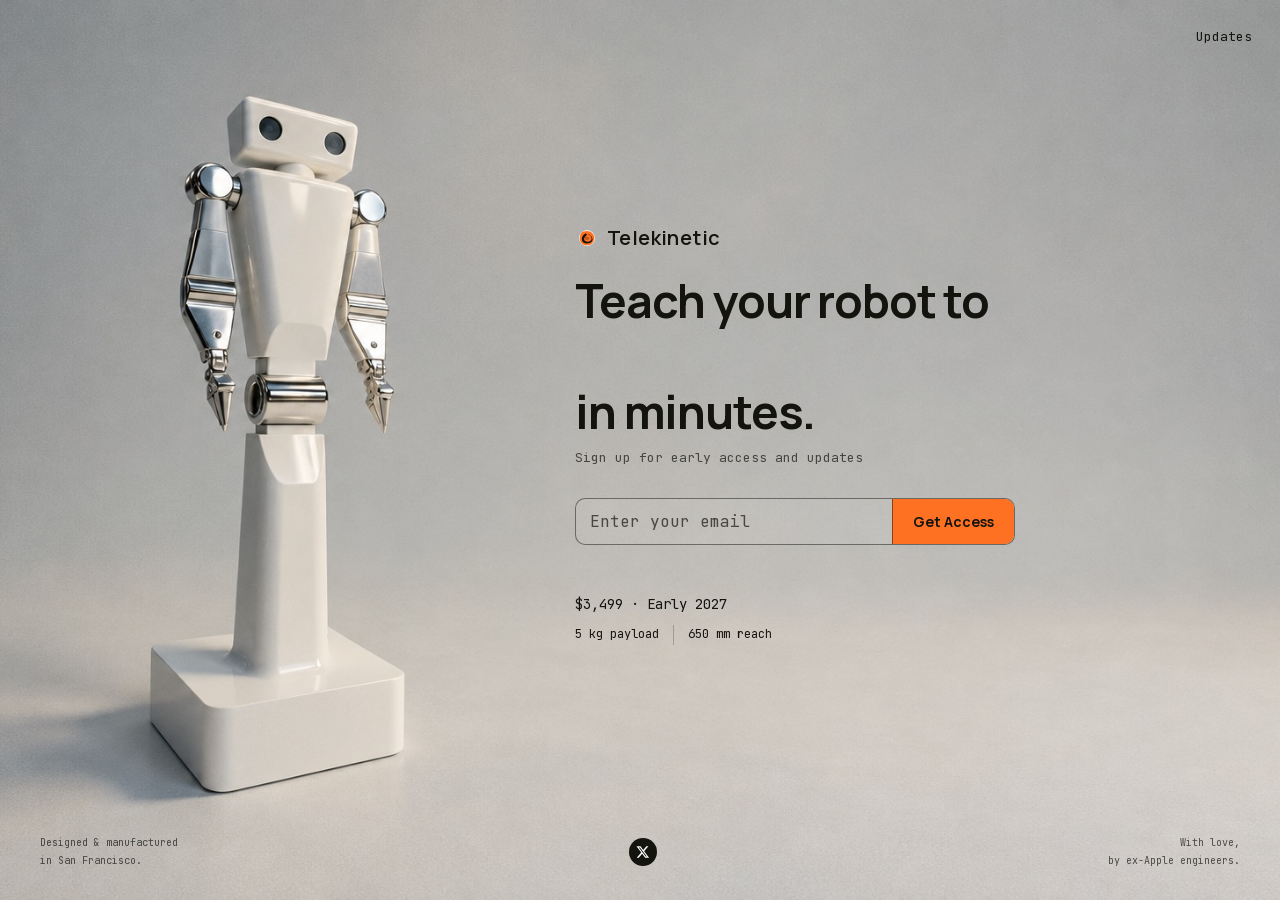
==== commit 9cfca356: "Add an Updates tab with a 3D story post on demo diffusion New /updates/ page and a first post that w" ====
--- a/index.html
+++ b/index.html
@@ -317,6 +317,8 @@
   .share-button:hover { background: #ffffff40; }
   .footer { position: absolute; bottom: 30px; left: 40px; right: 40px; display: flex; justify-content: space-between; align-items: end; gap: 24px; font-family: var(--mono); font-size: 10px; line-height: 1.8; color: #14140fb3; }
   .footer p { margin: 0; }
+  .updates-link { position: absolute; top: 22px; right: max(28px, env(safe-area-inset-right)); z-index: 5; font-family: var(--mono); font-size: 13px; line-height: 1; color: var(--ink); text-decoration: none; padding: 8px 0; }
+  .updates-link:hover { text-decoration: underline; text-decoration-color: var(--accent); text-decoration-thickness: 2px; text-underline-offset: 4px; }
   .footer-note { text-align: right; }
   .x-link { display: inline-flex; flex: 0 0 auto; width: 36px; height: 36px; border-radius: 50%; color: var(--ink); transition: opacity .2s; }
   .x-link svg { width: 100%; height: 100%; }
@@ -368,6 +370,7 @@
 height="0" width="0" style="display:none;visibility:hidden"></iframe></noscript>
 <!-- End Google Tag Manager (noscript) -->
 <main class="hero">
+  <a class="updates-link" href="updates/">Updates</a>
   <picture class="hero-visual">
   <img class="hero-photo" src="assets/robot-studio.jpg" alt="A white Telekinetic robot with two polished metal arms and a mobile base, casting a shadow across the gray studio floor" fetchpriority="high" width="1536" height="1024">
   </picture>
